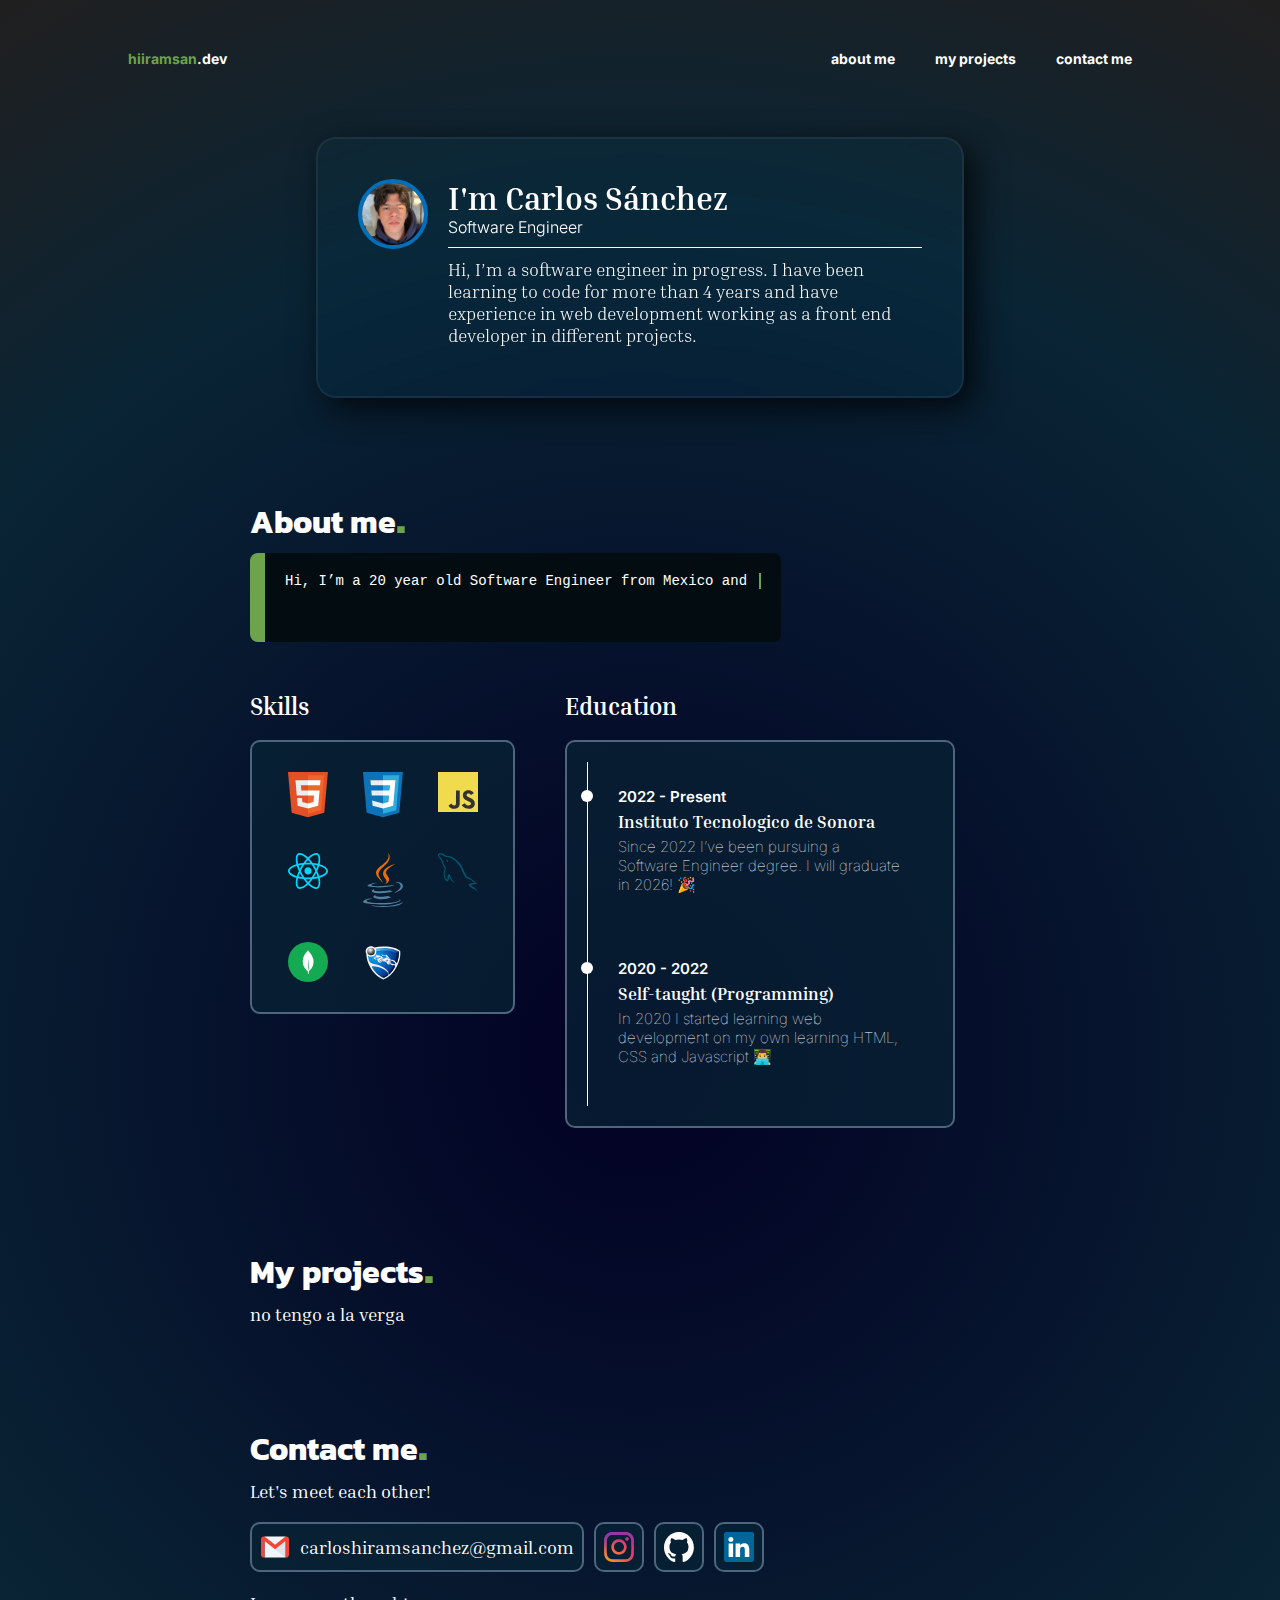
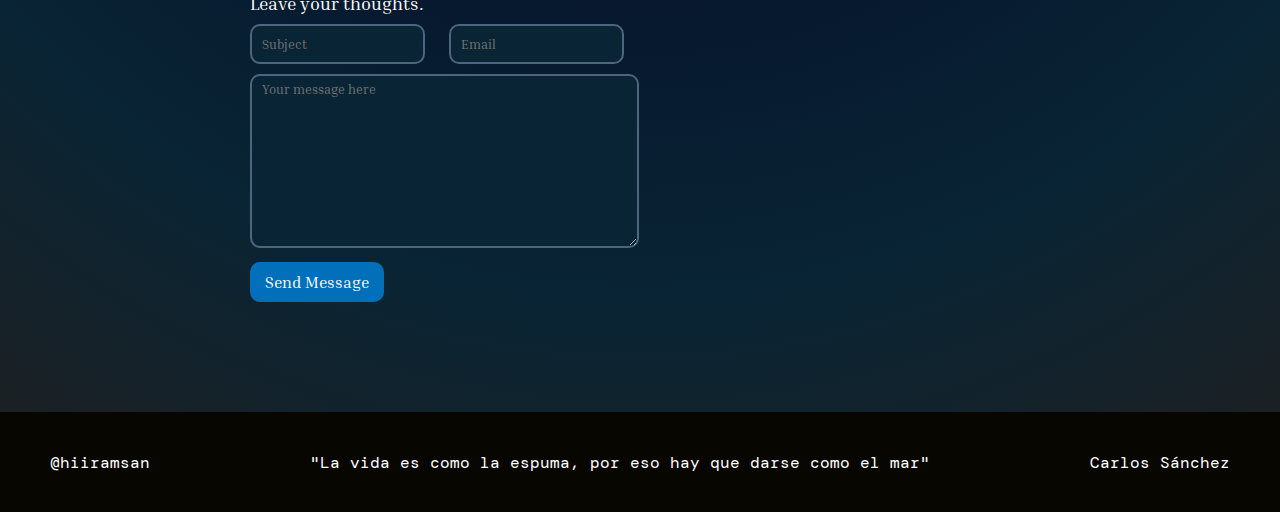
==== src/index.html @ e89bb900 "lol cwfew" ====
<!DOCTYPE html>
<html lang="en">
  <head>
    <meta charset="UTF-8" />
    <meta name="viewport" content="width=device-width, initial-scale=1.0" />
    <title>Carlos Sánchez - Portfolio</title>
    <link rel="stylesheet" href="style.css" />
  </head>
  <body>
    <nav>
      <p>
        <a href="#"><span>hiiramsan</span>.dev</a>
      </p>
      <ul>
        <li><a href="#about-me">about me</a></li>
        <li><a href="#my-projects">my projects</a></li>
        <li><a href="#contact-me">contact me</a></li>
      </ul>
    </nav>
    <main>
      <div class="intro">
        <img src="./res/pic.jpeg" alt="" />
        <div class="info-card">
          <h1>I'm Carlos Sánchez</h1>
          <p>Software Engineer</p>
          <div class="desc">
            <p>
              Hi, I’m a software engineer in progress. I have been learning to
              code for more than 4 years and have experience in web development
              working as a front end developer in different projects.
            </p>
          </div>
        </div>
      </div>
      <div class="about-me" id="about-me">
        <h1 class="title">About me<span>.</span></h1>
        <div class="code-snippet">
          <div class="column">..</div>
          <div class="desc">
            <div class="css-typing">
              <p>Hi, I’m a 20 year old Software Engineer from Mexico and  </p>
              <p>I work as a front-end developer. ‍💻</p>
              <p>//It’s nice to meet you!</p>
            </div>
          </div>
        </div>
        <div class="showcase">
          <div class="showcase-box" id="skills">
            <h1>Skills</h1>
            <div class="box">
              <img src="./res/html5.svg" alt="HTML" />
              <img src="./res/css.svg" alt="CSS" />
              <img src="./res/javascript.svg" alt="JavaScript" />
              <img src="./res/react.svg" alt="React" />
              <img src="./res/java.svg" alt="Java" />
              <img src="./res/mysql.svg" alt="MySQL" />
              <img src="./res/mongodb-svgrepo-com.svg" alt="MongoDB" />
              <img src="./res/icons8-rocket-league.svg" alt="">

            </div>
          </div>
          <div class="showcase-box" id="education">
            <h1>Education</h1>
            <div class="box">
              <div class="timeline">
                <ul>
                  <li>
                    <span>2022 - Present</span>
                    <div class="content">
                      <h3>Instituto Tecnologico de Sonora</h3>
                      <p>
                        Since 2022 I’ve been pursuing a Software Engineer
                        degree. I will graduate in 2026! 🎉
                      </p>
                    </div>
                  </li>
                  <li>
                    <span>2020 - 2022</span>
                    <div class="content">
                      <h3>Self-taught (Programming)</h3>
                      <p>
                        In 2020 I started learning web development on my own
                        learning HTML, CSS and Javascript 👨‍💻
                      </p>
                    </div>
                  </li>
                </ul>
              </div>
            </div>
          </div>
        </div>
      </div>
      <div class="my-projects" id="my-projects">
        <h1 class="title">My projects<span>.</span></h1>
        <p>no tengo a la verga</p>
      </div>
      <div class="contact-me" id="contact-me">
        <h1 class="title">Contact me<span>.</span></h1>
        <p>Let's meet each other!</p>
        <div class="links">
          <a href="#">
            <img src="./res/gmail.svg" alt="" />
            <p>carloshiramsanchez@gmail.com</p>
          </a>
          <a href="https://www.instagram.com/hiiramsan" target="_blank">
            <img src="./res/instagram-2016-logo-svgrepo-com.svg" alt="" />
          </a>
          <a href="#">
            <img src="./res/github.svg" alt="" />
          </a>
          <a href="#">
            <img src="./res/linkedin-icon-2-logo-svgrepo-com.svg" alt="" />
          </a>
        </div>
        <div class="message">
          <p>Leave your thoughts.</p>

          <!-- new form -->
          <form action="https://formsubmit.co/carloshiramsanchez@gmail.com" method="POST">
            <div>
                <input type="text" id="subject" name="subject" placeholder="Subject">
                <input type="email" name="email" required placeholder="Email">
            </div>
            
            <input type="hidden" name="_next" value="./thanks.html">
            <input type="hidden" name="_captcha" value="false">

            <div>
                <textarea id="message" name="message" placeholder="Your message here"  cols="30" rows="10"></textarea>
            </div>
            
            <button type="submit">Send Message</button>
        </form>
        
      </div>
    </main>
    <footer>
      <p>@hiiramsan</p>
      <p>"La vida es como la espuma, por eso hay que darse como el mar"</p>
      <p>Carlos Sánchez</p>
    </footer>
    <script src="script.js"></script>
  </body>
</html>
---- src/style.css ----
@import url("https://fonts.googleapis.com/css2?family=DM+Mono:ital,wght@0,300;0,400;0,500;1,300;1,400;1,500&family=Inria+Serif:ital,wght@0,300;0,400;0,700;1,300;1,400;1,700&family=Inter:wght@100..900&family=Kanit:ital,wght@0,100;0,200;0,300;0,400;0,500;0,600;0,700;0,800;0,900;1,100;1,200;1,300;1,400;1,500;1,600;1,700;1,800;1,900&display=swap");

:root {
  /* color */
  --white: #fff;
  --secondary: #6DA34D;
  --main-background: #092434;
  --dark-bg: #030c11;
  --blueich: #016fb9;
  --border-blue: #4d657d;
  --border-blue-hover: #384a5d;
  --box-blue: #092434;

  /* fonts */
  --nav-font: "inter";
  --mono-font: "DM Mono";
  --title-font: "Kanit";
  --cursive-font: "Inria Serif";
}

* {
  margin: 0;
  padding: 0;
  box-sizing: border-box;
}

html {
  scroll-behavior: smooth;
}

body {
  background: rgb(2, 0, 36);
  background: radial-gradient(
    circle,
    rgba(2, 0, 36, 1) 0%,
    rgba(9, 36, 52, 1) 68%,
    rgba(32, 31, 31, 1) 100%
  );
}

nav {
  font-family: var(--nav-font);
  font-weight: bold;
  color: var(--white);
  display: flex;
  justify-content: space-between;
  align-items: center;
  padding: 50px 10%;
  font-size: 14px;
}

nav p span {
  color: var(--secondary);
}

nav p a {
  text-decoration: none;
  color: #fff;
}

nav ul li a {
  text-decoration: none;
}

nav ul {
  display: flex;
  list-style: none;
}
nav ul li a {
  color: #fff;
  text-decoration: none;
  position: relative;
  transition: all 0.3s ease-in-out;
  margin: 0 20px;
}

nav ul li a::before {
  content: "";
  position: absolute;
  width: 100%;
  height: 2px;
  border-radius: 4px;
  background-color: var(--secondary);
  bottom: -4px;
  left: 0;
  transform-origin: right;
  transform: scaleX(0);
  transition: transform 0.3s ease-in-out;
}

nav ul li a:hover::before {
  transform-origin: left;
  transform: scaleX(1);
}

.intro {
  display: flex;
  width: 100%;
}

main {
  width: 100%;
  padding: 20px 100px;
}

.intro {
  color: var(--white);
  display: flex;
  padding: 50px;
  border-radius: 20px;
  flex-direction: row;
  align-items: flex-start;
  justify-content: center;
  background: rgba(1, 111, 185, 0.05);
  -webkit-backdrop-filter: blur(4px);
  backdrop-filter: blur(4px);
  border: 2px solid rgba(173, 203, 222, 0.08);
  width: 50%;
  margin: 0 auto;
  -webkit-box-shadow: 10px 10px 32px 0px rgba(0, 0, 0, 0.75);
  -moz-box-shadow: 10px 10px 32px 0px rgba(0, 0, 0, 0.75);
  box-shadow: 10px 10px 32px 0px rgba(0, 0, 0, 0.75);
}

.intro .info-card {
  width: 100%;
  display: flex;
  align-items: flex-start;
  flex-direction: column;
  padding-left: 20px;
}

.info-card h1 {
  font-family: var(--cursive-font);
  font-size: 32px;
}

.info-card p {
  font-family: var(--nav-font);
  font-weight: 300;
  padding-bottom: 10px;
}

.info-card .desc p {
  border-top: solid #fff 1px;
  padding: 10px 0;
  font-family: var(--cursive-font);
  font-size: 18px;
  font-weight: thin;
}

.intro img {
  width: 80px;
  border-radius: 50%;
  border: solid 4px #016fb9;
}

/* about me section */

.title {
  font-family: var(--title-font);
  color: var(--white);
}

.title span {
  color: var(--secondary);
  font-size: 50px;
}

.about-me {
  margin: 80px 150px;
}

 .code-snippet {
  display: flex;
  flex-direction: row;
  width: 100%;
  font-family: var(--mono-font);
  color: var(--white);
  font-size: 14px;
}

 .code-snippet .column {
  width: 15px;
  background-color: var(--secondary);
  border-radius: 8px 0px 0px 8px;
  color: var(--secondary);
}

.code-snippet .desc {
  width: auto;
  padding: 20px;
  background-color: var(--dark-bg);
  border-radius: 0px 8px 8px 0px;
}

#skills .box {
  display: grid;
  grid-template-columns: repeat(auto-fill, minmax(60px, 60px));
  grid-gap: 15px;
  justify-content: center;
}

#skills .box img {
  width: 100%;
  height: auto;
}

.about-me .showcase {
  display: flex;
  flex-direction: row;
  margin: 50px 0;
}

.about-me .showcase-box {
  margin-right: 50px;
}

.about-me .showcase-box h1 {
  font-family: var(--cursive-font);
  font-size: 24px;
  color: var(--white);
}

.about-me .showcase-box .box {
  border-radius: 10px;
  padding: 20px;
  margin: 20px 0;
  border: 2px solid var(--border-blue);
  background-color: rgba(9, 36, 52, 0.7);
}

.about-me .showcase-box .box img {
  width: 70px;
  height: 70px;
  padding: 10px;
}

.about-me #skills {
  width: 34%;
}

.about-me #education {
  width: 50%;
}


.timeline ul {
  list-style-type: none;
  border-left: 1.5px solid var(--white);
  padding: 0px 5px;
}
.timeline ul li {
  padding: 25px;
  position: relative;
  transition: 0.5s;
}
.timeline ul li span {
  display: inline-block;
  font-family: var(--nav-font);
  font-size: 16px;
  font-weight: 600;
  color: var(--white);
  border-radius: 25px;
  font-size: 15px;
  text-align: center;
}
.timeline ul li .content h3 {
  color: var(--white);
  font-family: var(--cursive-font);
  font-size: 17px;
  padding-top: 5px;
}
.timeline ul li .content p {
  padding: 5px 0px 15px 0px;
  font-size: 15px;
  color: var(--white);
  font-family: var(--nav-font);
  font-weight: 100;
}
.timeline ul li:before {
  position: absolute;
  content: "";
  width: 12px;
  height: 12px;
  background-color: var(--white);
  border-radius: 50%;
  left: -12px;
  top: 28px;
}
/* 
.timeline ul li:hover:before {
  background-color: #0f0;
  box-shadow: 0px 0px 10px 2px #0f0;
} */
@media (max-width: 300px) {
  .timeline {
    width: 100%;
    padding: 30px 5px 30px 10px;
  }
  .timeline ul li .content h3 {
    color: #34ace0;
    font-size: 15px;
  }
}

.my-projects {
  margin: 80px 150px;
}

.my-projects p {
  font-family: var(--cursive-font);
  font-size: 18px;
  color: var(--white);
}

.contact-me {
  margin: 80px 150px;
}

.contact-me p {
  font-family: var(--cursive-font);
  font-size: 18px;
  color: var(--white);
}

.contact-me .links {
  display: flex;
}

.contact-me .links a {
  margin: 20px 0;
  margin-right: 10px;
  display: flex;
  flex-direction: row;
  align-items: center;
  border: 2px solid var(--border-blue);
  border-radius: 10px;
  text-decoration: none;
  transition: 0.3s;
  background-color: rgba(9, 36, 52, 0.7);
  padding: 8px;
}
.contact-me .links p {
  margin-left: 10px;
}

.contact-me .links a img {
  width: 30px;
  height: 30px;
}

.contact-me .links a:hover {
  border: 2px solid var(--border-blue-hover);
  background-color: var(--dark-bg);
}

.contact-me input[type="text"],
.contact-me input[type="email"],
.contact-me textarea {
    font-family: var(--cursive-font);
    padding: 5px 10px;
    border: 2px solid var(--border-blue);
    border-radius: 10px;
    background-color: var(--box-blue);
    color: var(--white);
    margin-right: 20px;
    margin-top: 10px;
}

.contact-me input[type="text"],
.contact-me input[type="email"] {
    height: 40px;
    width: calc(25% - 20px); 
}

.contact-me textarea {
    width: calc(52.5% - 20px); 
}

.contact-me button {
    padding: 10px 15px;
    font-size: 16px;
    color: var(--white);
    font-family: var(--cursive-font);
    margin: 10px 0;
    background-color: #016fb9;
    border: none;
    border-radius: 10px;
    transition: 0.3s;
}

.contact-me button:hover {
    cursor: pointer;
    background-color: var(--border-blue-hover);
}



.contact-me button:hover {
  cursor: pointer;
  background-color: var(--border-blue-hover);
}

input:-webkit-autofill {
  -webkit-box-shadow: 0 0 0 30px var(--box-blue) inset !important;
  -webkit-text-fill-color: var(--white) !important;
}

input:-webkit-autofill::first-line {
  color: var(--white) !important;
}

footer {
  padding: 50px;
  background-color: #070600;
  height: 100px;
  display: flex;
  font-family: var(--mono-font);
  color: var(--white);
  justify-content: space-between;
  align-items: center;
}
.css-typing p {
  border-right: .15em solid var(--secondary);
  font-family: "Courier";
  font-size: 14px;
  white-space: nowrap;
  overflow: hidden;
}

.css-typing p:nth-child(1) {
  width: 34em; 
  animation: type 4s steps(40, end) forwards;
}

.css-typing p:nth-child(2) {
  width: 22em; 
  opacity: 0;
  animation: type2 4s steps(40, end) forwards;
  animation-delay: 4s;
}

.css-typing p:nth-child(3) {
  width: 14em; 
  opacity: 0;
  animation: type3 2s steps(40, end) forwards, blink .5s step-end infinite alternate;
  animation-delay: 8s;
  color: var(--blueich);
}

@keyframes type {
  0% {
    width: 0;
  }
  99.9% {
    border-right: .15em solid orange;
  }
  100% {
    border: none;
  }
}

@keyframes type2 {
  0% {
    width: 0;
  }
  1% {
    opacity: 1;
  }
  99.9% {
    border-right: .15em solid orange;
  }
  100% {
    opacity: 1;
    border: none;
  }
}

@keyframes type3 {
  0% {
    width: 0;
  }
  1% {
    opacity: 1;
  }
  100% {
    opacity: 1;
  }
}

@keyframes blink {
  50% {
    border-color: transparent;
  }
}

/* responsive design */


@media (max-width: 1280px) {

  /* info card */
  .intro {
    padding: 40px;
    width: 60%;
  }
  
  .intro .info-card {
    width: 100%;
    padding-left: 20px;
  }

  .intro img {
    width: 70px;
    border-radius: 50%;
    border: solid 4px #016fb9;
  }

  /* about me (code snippet) */
  .code-snippet .desc {
    width: auto;
    padding: 20px;
    background-color: var(--dark-bg);
    border-radius: 0px 8px 8px 0px;
  }


}


@media (max-width: 1200px) {

  main {
    padding: 20px 50px;
  }

  
.intro {
  padding: 30px;

}

.intro .info-card {
  padding-left: 15px;
}

.info-card h1 {
  font-size: 28px;
}

.info-card p {
  font-size: 14px;
}

.info-card .desc p {
  font-weight: thin;
  font-size: 16px;
}

.intro img {
  width: 65px;
}



}


@media (max-width: 1160px) { 
  .about-me .showcase-box .box {
    border-radius: 10px;
    padding: 10px;
    margin: 20px 0;
  }
}
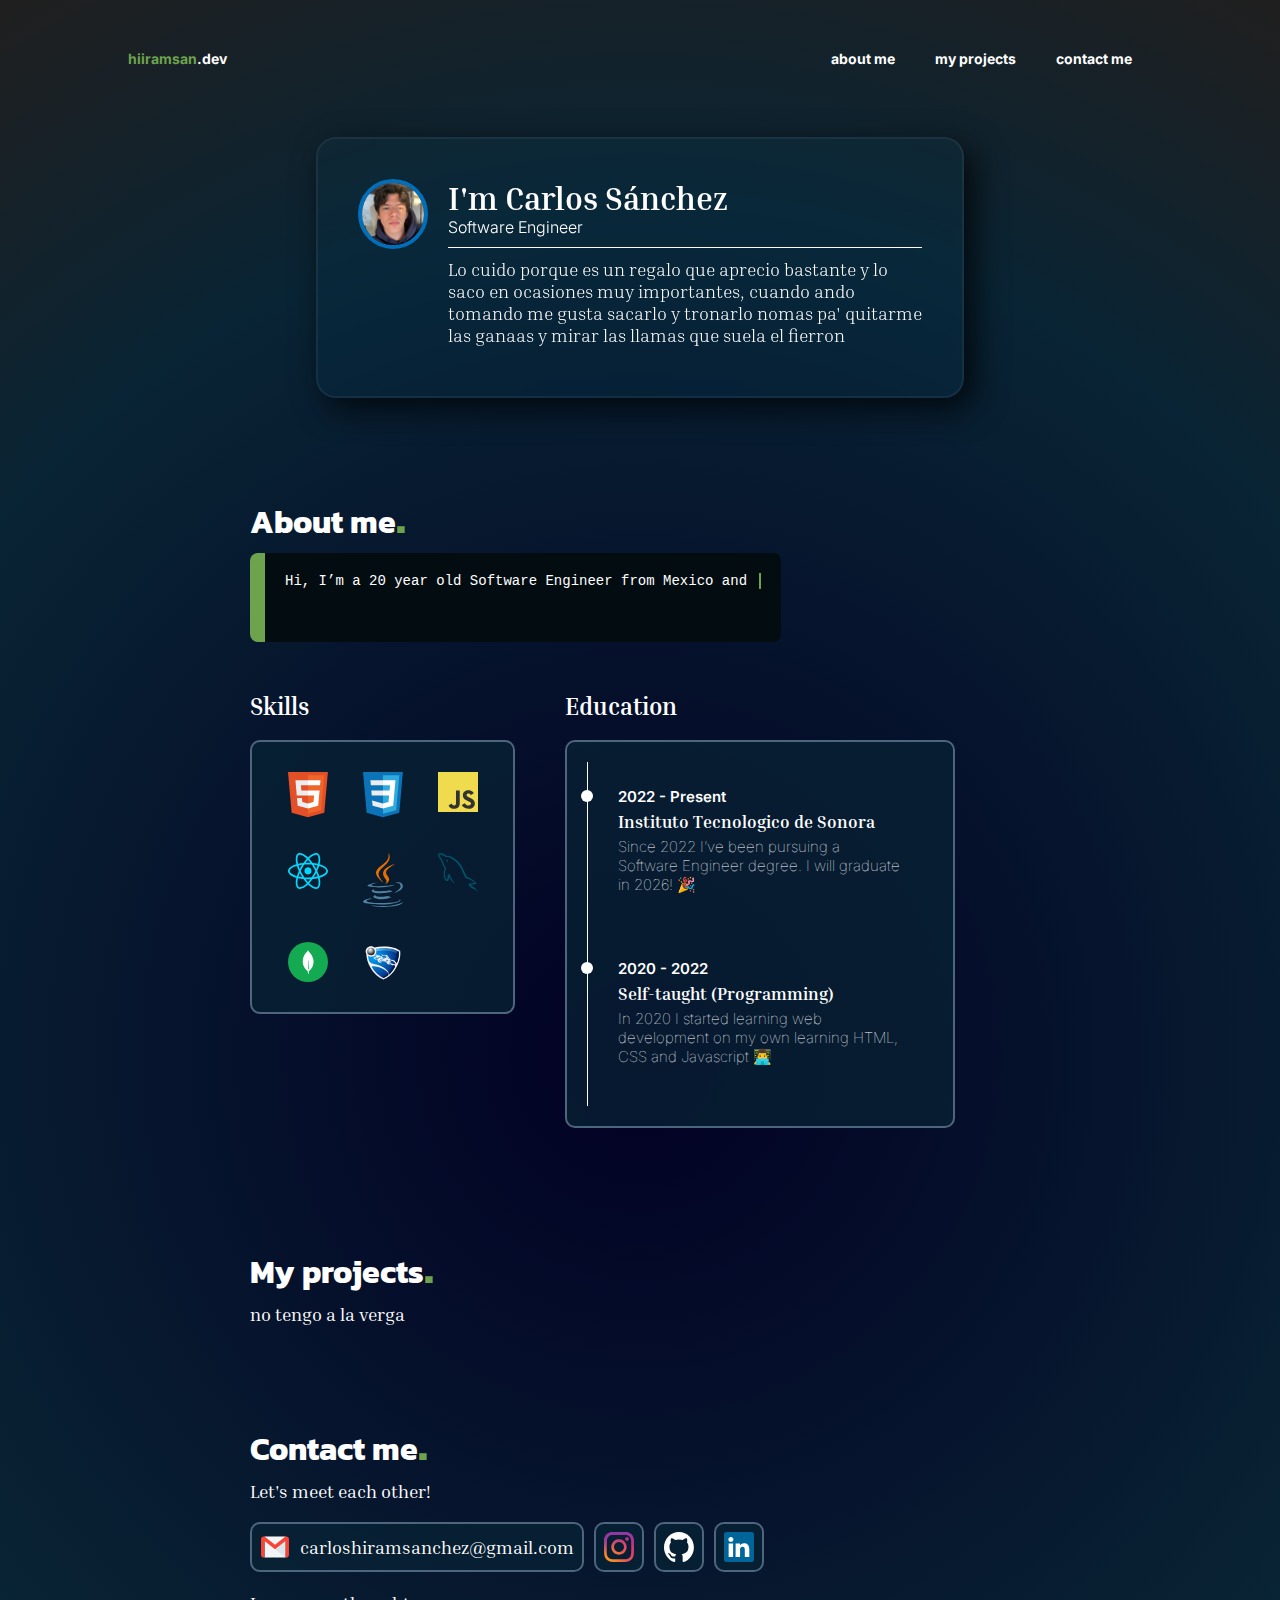
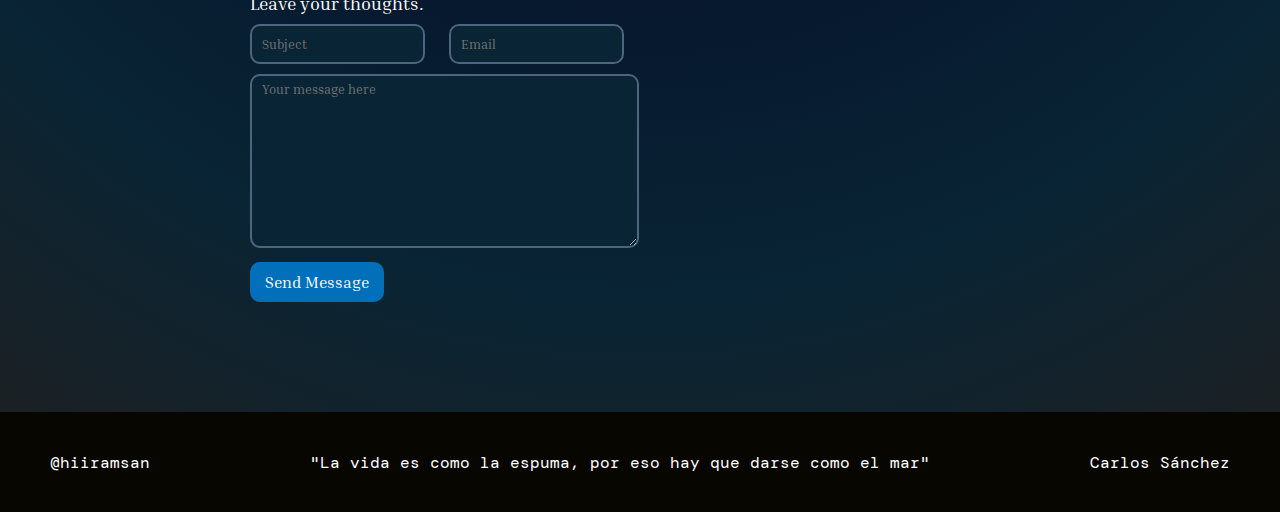
==== commit afcf8e55: "change of description" ====
--- a/src/index.html
+++ b/src/index.html
@@ -9,7 +9,7 @@
   <body>
     <nav>
       <p>
-        <a href="#"><span>hiiramsan</span>.dev</a>
+        <a href="https://hiiramsan.vercel.app"><span>hiiramsan</span>.dev</a>
       </p>
       <ul>
         <li><a href="#about-me">about me</a></li>
@@ -24,10 +24,15 @@
           <h1>I'm Carlos Sánchez</h1>
           <p>Software Engineer</p>
           <div class="desc">
-            <p>
+<!--             <p>
               Hi, I’m a software engineer in progress. I have been learning to
               code for more than 4 years and have experience in web development
               working as a front end developer in different projects.
+            </p> -->
+            <p>
+              Lo cuido porque es un regalo que aprecio bastante y lo saco en 
+              ocasiones muy importantes, cuando ando tomando me gusta sacarlo 
+              y tronarlo nomas pa' quitarme las ganaas y mirar las llamas que suela el fierron
             </p>
           </div>
         </div>
@@ -122,7 +127,7 @@
                 <input type="email" name="email" required placeholder="Email">
             </div>
             
-            <input type="hidden" name="_next" value="./thanks.html">
+            <input type="hidden" name="_next" value="https://hiiramsan.vercel.app/thanks.html">
             <input type="hidden" name="_captcha" value="false">
 
             <div>
--- a/src/style.css
+++ b/src/style.css
@@ -573,4 +573,25 @@
     padding: 10px;
     margin: 20px 0;
   }
+}
+
+
+.message-text {
+  height: 100vh;
+  display: flex;
+  align-items: center;
+  justify-content: center;
+  flex-direction: column;
+}
+
+.message-text h1 {
+  margin: 20px;
+  color: var(--white);
+  font-family: var(--nav-font);
+}
+
+.message-text a {
+
+  color: var(--white);
+  font-family: var(--mono-font);
 }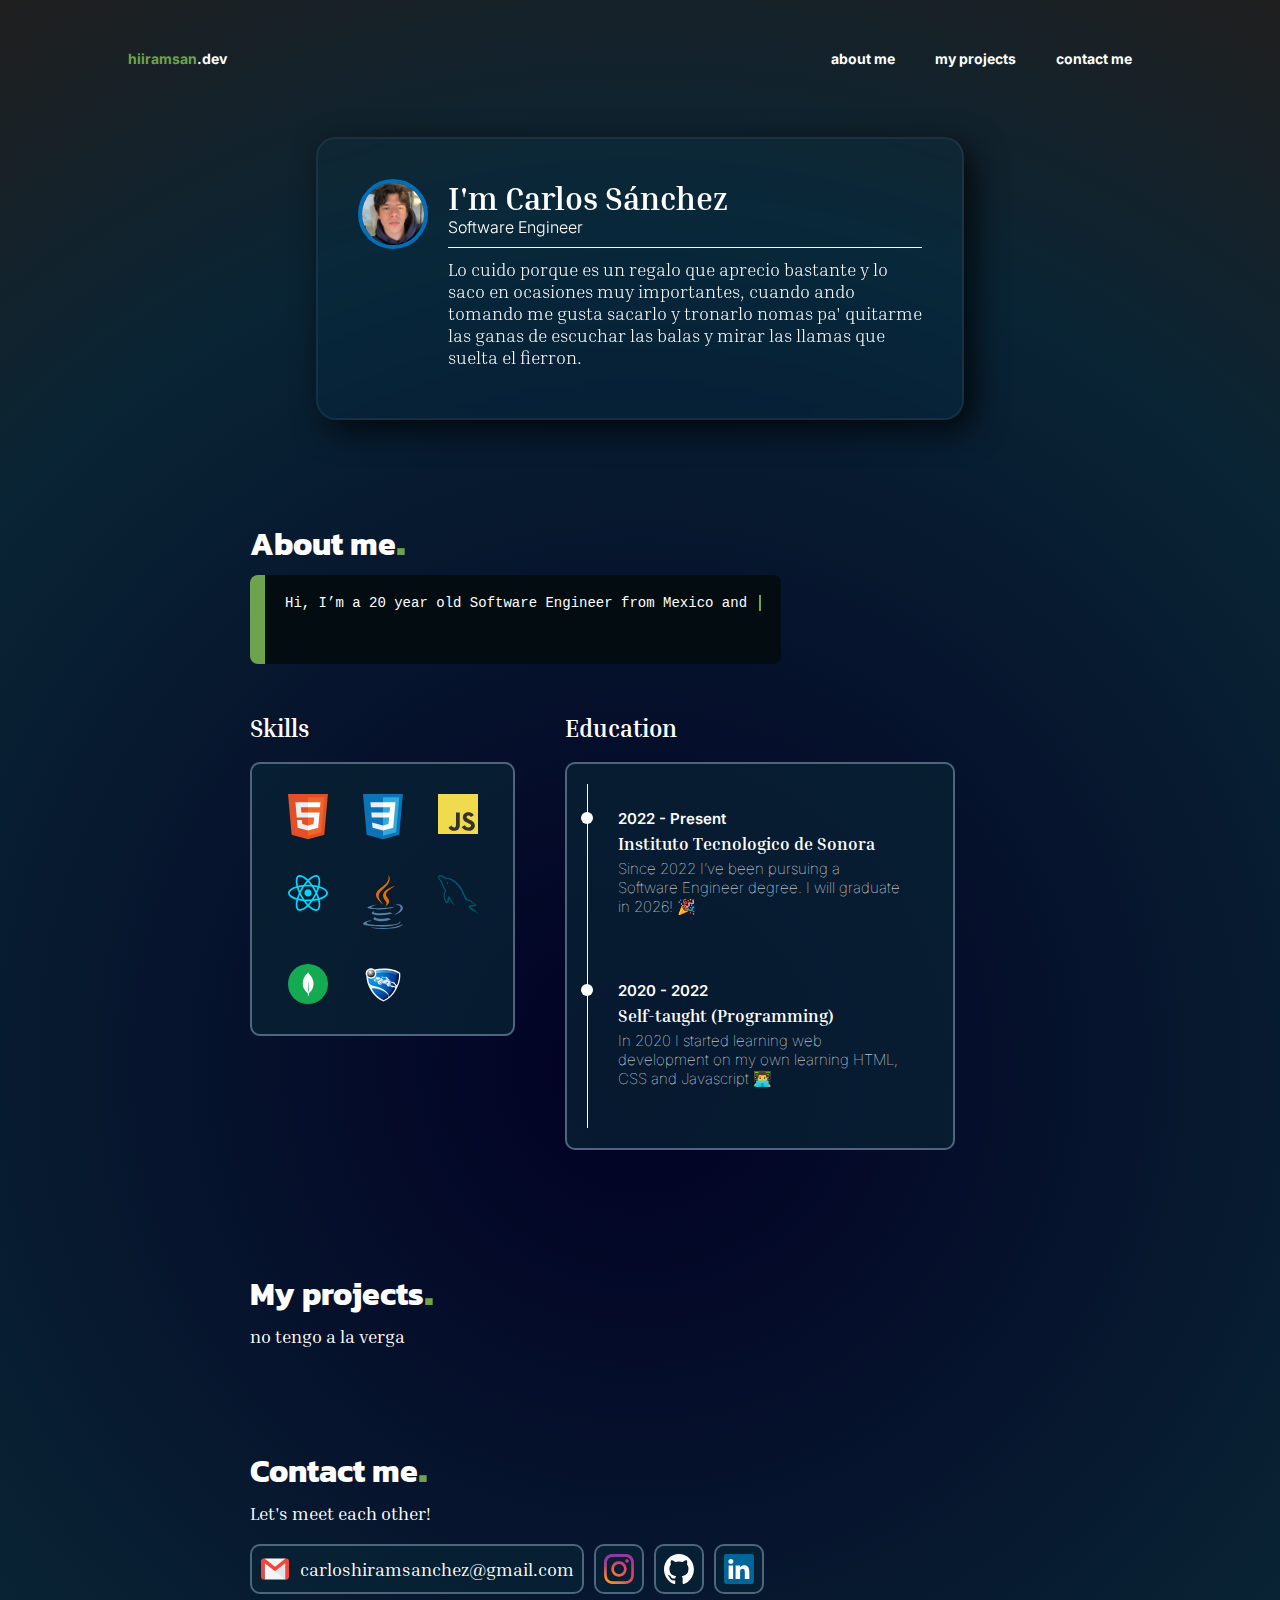
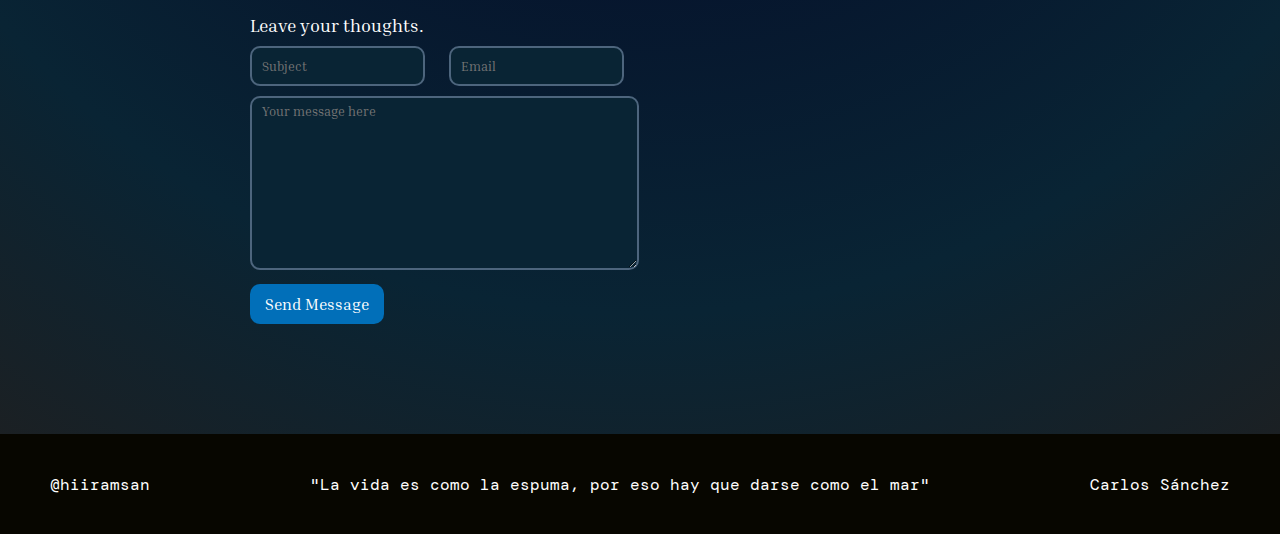
==== commit bfcfa11e: "ahahah" ====
--- a/src/index.html
+++ b/src/index.html
@@ -32,7 +32,8 @@
             <p>
               Lo cuido porque es un regalo que aprecio bastante y lo saco en 
               ocasiones muy importantes, cuando ando tomando me gusta sacarlo 
-              y tronarlo nomas pa' quitarme las ganaas y mirar las llamas que suela el fierron
+              y tronarlo nomas pa' quitarme las ganas de escuchar las balas y 
+              mirar las llamas que suelta el fierron.
             </p>
           </div>
         </div>
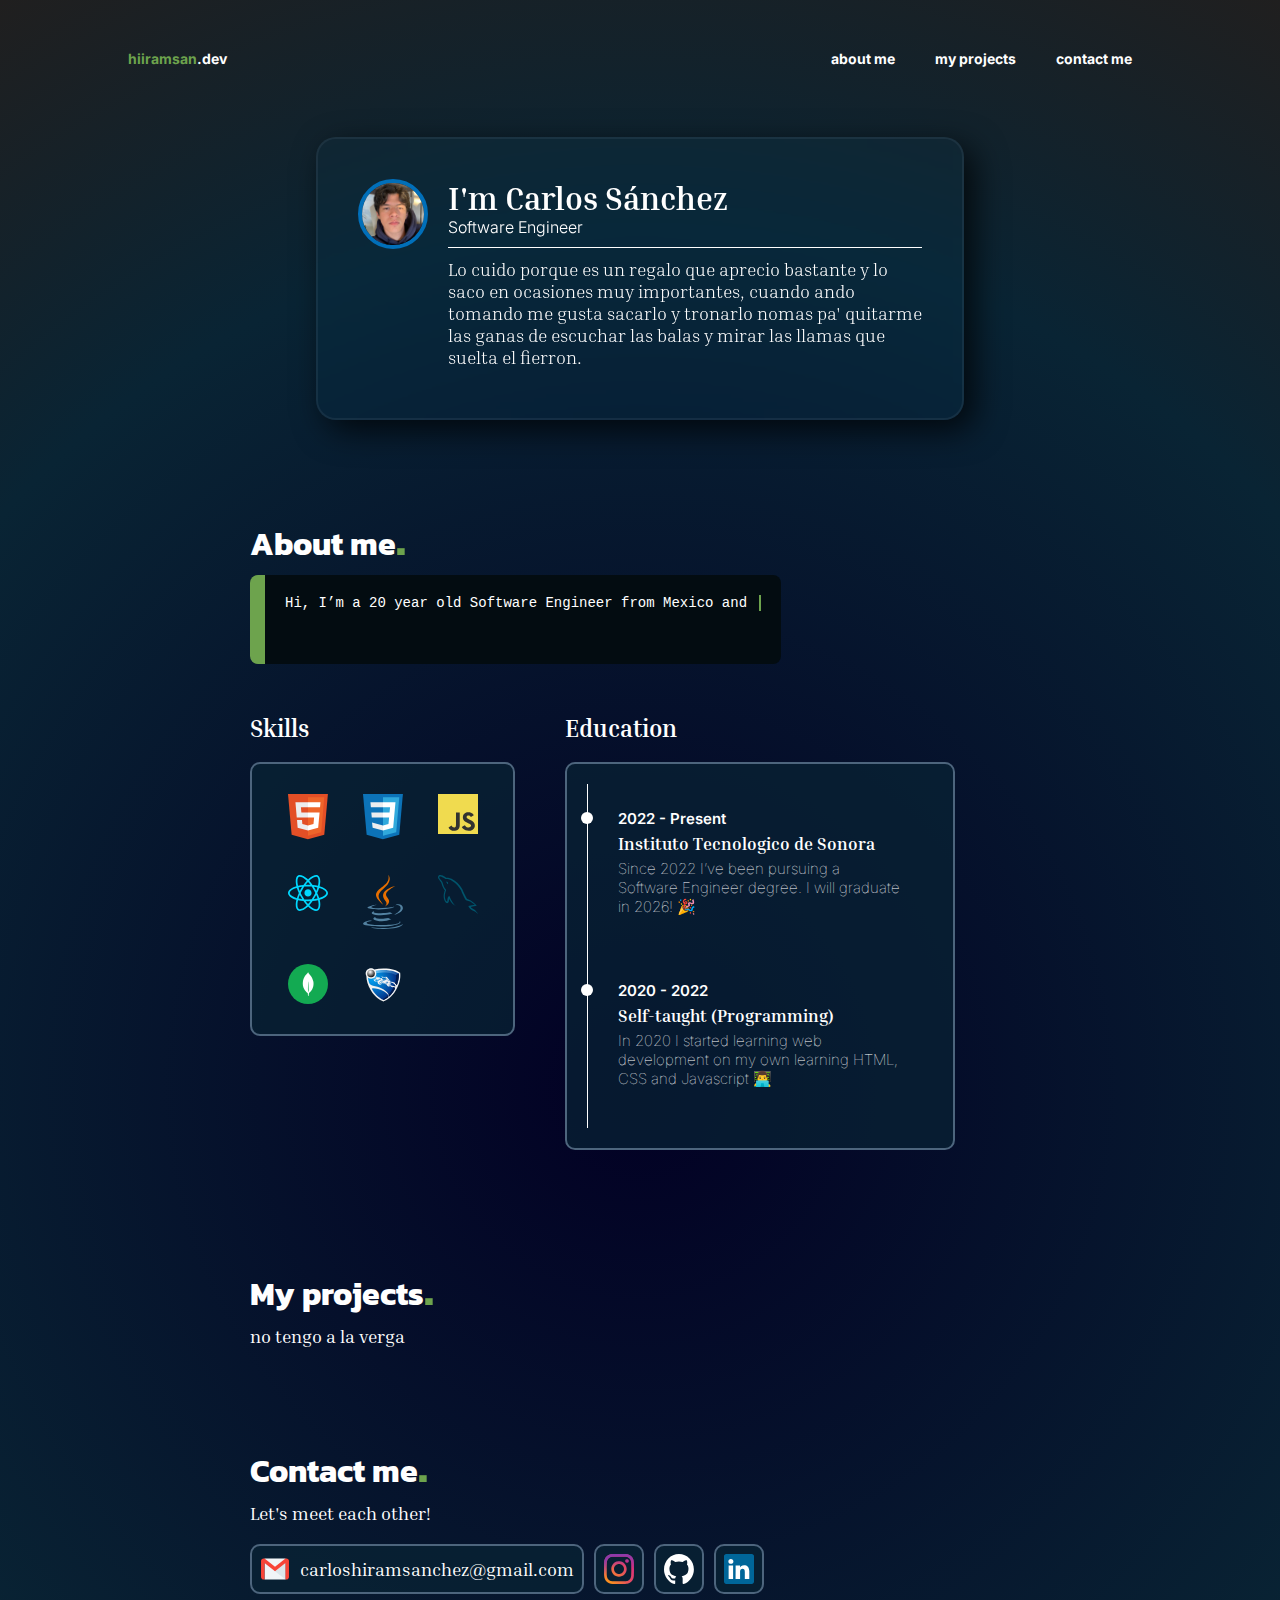
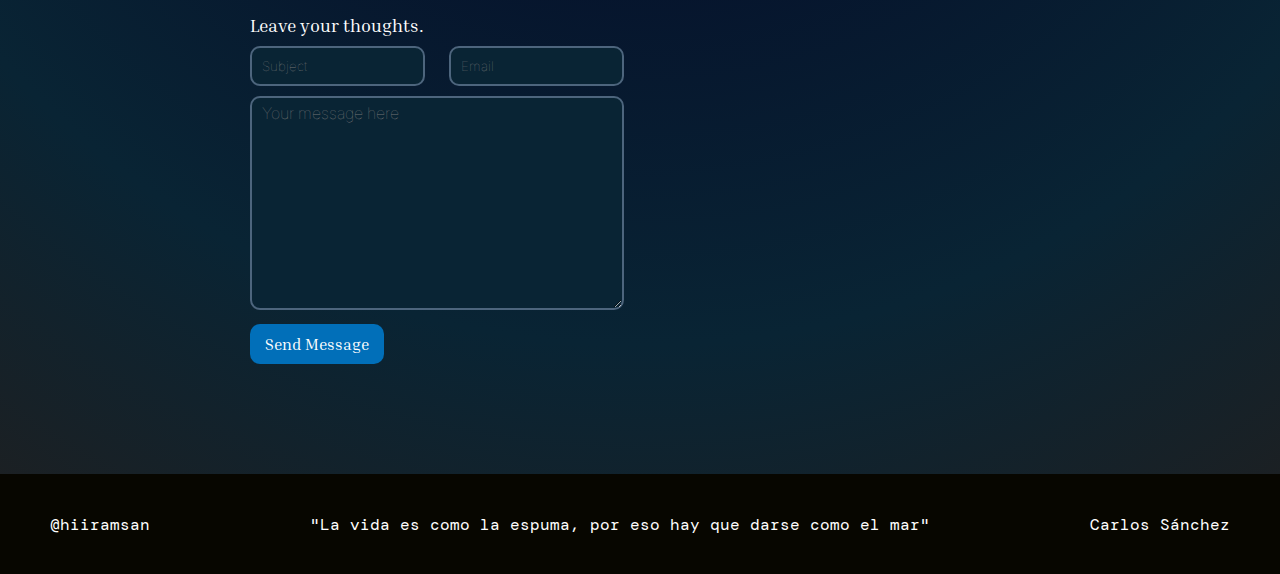
==== commit 49bf34d6: "Responsive Design v1" ====
--- a/src/index.html
+++ b/src/index.html
@@ -7,16 +7,26 @@
     <link rel="stylesheet" href="style.css" />
   </head>
   <body>
-    <nav>
+    
+      <header>
       <p>
         <a href="https://hiiramsan.vercel.app"><span>hiiramsan</span>.dev</a>
       </p>
-      <ul>
-        <li><a href="#about-me">about me</a></li>
-        <li><a href="#my-projects">my projects</a></li>
-        <li><a href="#contact-me">contact me</a></li>
-      </ul>
-    </nav>
+      <svg class="abrir-menu" id="abrir-menu" xmlns="http://www.w3.org/2000/svg" height="32" viewBox="0 -960 960 960" width="32"><path d="M120-240v-80h720v80H120Zm0-200v-80h720v80H120Zm0-200v-80h720v80H120Z"/"></svg>
+        <nav id="nav">
+          <svg class="cerrar-menu" id="cerrar-menu" 9xmlns="http://www.w3.org/2000/svg" height="32" viewBox="0 -960 960 960" width="32"><path d="m256-200-56-56 224-224-224-224 56-56 224 224 224-224 56 56-224 224 224 224-56 56-224-224-224 224Z"/></svg>
+          <ul>
+            <li><a href="#about-me" id="aboutme">about me</a></li>
+            <li><a href="#my-projects" id="myprojects">my projects</a></li>
+            <li><a href="#contact-me" id="contactme">contact me</a></li>
+          </ul>
+        </nav>
+    </header>
+
+    
+    
+    
+
     <main>
       <div class="intro">
         <img src="./res/pic.jpeg" alt="" />
@@ -104,7 +114,7 @@
         <h1 class="title">Contact me<span>.</span></h1>
         <p>Let's meet each other!</p>
         <div class="links">
-          <a href="#">
+          <a href="#" id="mail">
             <img src="./res/gmail.svg" alt="" />
             <p>carloshiramsanchez@gmail.com</p>
           </a>
@@ -142,7 +152,7 @@
     </main>
     <footer>
       <p>@hiiramsan</p>
-      <p>"La vida es como la espuma, por eso hay que darse como el mar"</p>
+      <p id="phrase">"La vida es como la espuma, por eso hay que darse como el mar"</p>
       <p>Carlos Sánchez</p>
     </footer>
     <script src="script.js"></script>
--- a/src/style.css
+++ b/src/style.css
@@ -3,7 +3,7 @@
 :root {
   /* color */
   --white: #fff;
-  --secondary: #6DA34D;
+  --secondary: #6da34d;
   --main-background: #092434;
   --dark-bg: #030c11;
   --blueich: #016fb9;
@@ -16,6 +16,12 @@
   --mono-font: "DM Mono";
   --title-font: "Kanit";
   --cursive-font: "Inria Serif";
+
+  /* test */
+  --navbar-bg-color: hsl(0, 0%, 15%);
+  --navbar-text-color: hsl(0, 0%, 85%);
+  --navbar-text-color-focus: white;
+  --navbar-bg-contrast: hsl(0, 0%, 25%);
 }
 
 * {
@@ -38,35 +44,36 @@
   );
 }
 
-nav {
+header {
   font-family: var(--nav-font);
   font-weight: bold;
   color: var(--white);
   display: flex;
+  flex-direction: row;
   justify-content: space-between;
   align-items: center;
   padding: 50px 10%;
   font-size: 14px;
 }
 
-nav p span {
+header p span {
   color: var(--secondary);
 }
 
-nav p a {
+header p a {
   text-decoration: none;
   color: #fff;
 }
 
-nav ul li a {
+header ul li a {
   text-decoration: none;
 }
 
-nav ul {
+header ul {
   display: flex;
   list-style: none;
 }
-nav ul li a {
+header ul li a {
   color: #fff;
   text-decoration: none;
   position: relative;
@@ -74,7 +81,7 @@
   margin: 0 20px;
 }
 
-nav ul li a::before {
+header ul li a::before {
   content: "";
   position: absolute;
   width: 100%;
@@ -88,9 +95,25 @@
   transition: transform 0.3s ease-in-out;
 }
 
-nav ul li a:hover::before {
+header ul li a:hover::before {
   transform-origin: left;
   transform: scaleX(1);
+}
+
+header svg {
+  fill: var(--white);
+}
+
+header svg:hover {
+  cursor: pointer;
+}
+
+.abrir-menu {
+  display: none;
+}
+
+.cerrar-menu {
+  display: none;
 }
 
 .intro {
@@ -171,7 +194,7 @@
   margin: 80px 150px;
 }
 
- .code-snippet {
+.code-snippet {
   display: flex;
   flex-direction: row;
   width: 100%;
@@ -180,7 +203,7 @@
   font-size: 14px;
 }
 
- .code-snippet .column {
+.code-snippet .column {
   width: 15px;
   background-color: var(--secondary);
   border-radius: 8px 0px 0px 8px;
@@ -212,7 +235,7 @@
   margin: 50px 0;
 }
 
-.about-me .showcase-box {
+.about-me .showcase-box#skills {
   margin-right: 50px;
 }
 
@@ -243,7 +266,6 @@
 .about-me #education {
   width: 50%;
 }
-
 
 .timeline ul {
   list-style-type: none;
@@ -288,11 +310,7 @@
   left: -12px;
   top: 28px;
 }
-/* 
-.timeline ul li:hover:before {
-  background-color: #0f0;
-  box-shadow: 0px 0px 10px 2px #0f0;
-} */
+
 @media (max-width: 300px) {
   .timeline {
     width: 100%;
@@ -358,52 +376,52 @@
 .contact-me input[type="text"],
 .contact-me input[type="email"],
 .contact-me textarea {
-    font-family: var(--cursive-font);
-    padding: 5px 10px;
-    border: 2px solid var(--border-blue);
-    border-radius: 10px;
-    background-color: var(--box-blue);
-    color: var(--white);
-    margin-right: 20px;
-    margin-top: 10px;
+  font-family: var(--nav-font);
+  font-weight: 100;
+  padding: 5px 10px;
+  border: 2px solid var(--border-blue);
+  border-radius: 10px;
+  background-color: var(--box-blue);
+  color: var(--white);
+  margin-right: 20px;
+  margin-top: 10px;
 }
 
 .contact-me input[type="text"],
 .contact-me input[type="email"] {
-    height: 40px;
-    width: calc(25% - 20px); 
+  height: 40px;
+  width: calc(25% - 20px);
 }
 
 .contact-me textarea {
-    width: calc(52.5% - 20px); 
+  width: calc(50.5% - 20px);
+  font-size: 16px;
 }
 
 .contact-me button {
-    padding: 10px 15px;
-    font-size: 16px;
-    color: var(--white);
-    font-family: var(--cursive-font);
-    margin: 10px 0;
-    background-color: #016fb9;
-    border: none;
-    border-radius: 10px;
-    transition: 0.3s;
-}
-
-.contact-me button:hover {
-    cursor: pointer;
-    background-color: var(--border-blue-hover);
-}
-
-
+  padding: 10px 15px;
+  font-size: 16px;
+  color: var(--white);
+  font-family: var(--cursive-font);
+  margin: 10px 0;
+  background-color: #016fb9;
+  border: none;
+  border-radius: 10px;
+  transition: 0.3s;
+}
 
 .contact-me button:hover {
   cursor: pointer;
   background-color: var(--border-blue-hover);
 }
 
+.contact-me button:hover {
+  cursor: pointer;
+  background-color: var(--border-blue-hover);
+}
+
 input:-webkit-autofill {
-  -webkit-box-shadow: 0 0 0 30px var(--box-blue) inset !important;
+  -webkit-box-shadow: 0 0 0 30px var(--box) inset !important;
   -webkit-text-fill-color: var(--white) !important;
 }
 
@@ -422,7 +440,7 @@
   align-items: center;
 }
 .css-typing p {
-  border-right: .15em solid var(--secondary);
+  border-right: 0.15em solid var(--secondary);
   font-family: "Courier";
   font-size: 14px;
   white-space: nowrap;
@@ -430,21 +448,22 @@
 }
 
 .css-typing p:nth-child(1) {
-  width: 34em; 
+  width: 34em;
   animation: type 4s steps(40, end) forwards;
 }
 
 .css-typing p:nth-child(2) {
-  width: 22em; 
+  width: 22em;
   opacity: 0;
   animation: type2 4s steps(40, end) forwards;
   animation-delay: 4s;
 }
 
 .css-typing p:nth-child(3) {
-  width: 14em; 
+  width: 14em;
   opacity: 0;
-  animation: type3 2s steps(40, end) forwards, blink .5s step-end infinite alternate;
+  animation: type3 2s steps(40, end) forwards,
+    blink 0.5s step-end infinite alternate;
   animation-delay: 8s;
   color: var(--blueich);
 }
@@ -454,7 +473,7 @@
     width: 0;
   }
   99.9% {
-    border-right: .15em solid orange;
+    border-right: 0.15em solid orange;
   }
   100% {
     border: none;
@@ -469,7 +488,7 @@
     opacity: 1;
   }
   99.9% {
-    border-right: .15em solid orange;
+    border-right: 0.15em solid orange;
   }
   100% {
     opacity: 1;
@@ -497,15 +516,13 @@
 
 /* responsive design */
 
-
 @media (max-width: 1280px) {
-
   /* info card */
   .intro {
     padding: 40px;
     width: 60%;
   }
-  
+
   .intro .info-card {
     width: 100%;
     padding-left: 20px;
@@ -524,57 +541,116 @@
     background-color: var(--dark-bg);
     border-radius: 0px 8px 8px 0px;
   }
-
-
-}
-
+}
 
 @media (max-width: 1200px) {
-
   main {
     padding: 20px 50px;
   }
 
-  
-.intro {
-  padding: 30px;
-
-}
-
-.intro .info-card {
-  padding-left: 15px;
-}
-
-.info-card h1 {
-  font-size: 28px;
-}
-
-.info-card p {
-  font-size: 14px;
-}
-
-.info-card .desc p {
-  font-weight: thin;
-  font-size: 16px;
-}
-
-.intro img {
-  width: 65px;
-}
-
-
-
-}
-
-
-@media (max-width: 1160px) { 
-  .about-me .showcase-box .box {
-    border-radius: 10px;
+  .intro {
+    padding: 30px;
+  }
+
+  .intro .info-card {
+    padding-left: 15px;
+  }
+
+  .info-card h1 {
+    font-size: 28px;
+  }
+
+  .info-card p {
+    font-size: 14px;
+  }
+
+  .info-card .desc p {
+    font-weight: thin;
+    font-size: 16px;
+  }
+
+  .intro img {
+    width: 65px;
+  }
+}
+
+@media (max-width: 1160px) {
+  .about-me .showcase-box#education .box {
+    padding: 20px;
+  }
+}
+
+/* first standard */
+@media (max-width: 1024px) {
+  main {
+    padding: 20px;
+  }
+
+  .about-me #skills {
+    width: 50%;
+  }
+
+  .about-me #education {
+    width: 50%;
+  }
+
+  .contact-me input[type="text"],
+  .contact-me input[type="email"] {
+    height: 30px;
+    width: calc(40% - 20px);
+  }
+
+  .contact-me textarea {
+    width: calc(81% - 20px);
+  }
+
+  .about-me .showcase-box h1 {
+    font-family: var(--cursive-font);
+    font-size: 20px;
+    color: var(--white);
+  }
+
+  .timeline ul li {
     padding: 10px;
-    margin: 20px 0;
-  }
-}
-
+  }
+
+  .timeline ul li span {
+    font-size: 16px;
+  }
+  .timeline ul li .content h3 {
+    padding-top: 2px;
+  }
+  .timeline ul li .content p {
+    padding: 5px 0px 10px 0px;
+    font-weight: 100;
+  }
+
+  .timeline ul li:before {
+    position: absolute;
+    content: "";
+    width: 10px;
+    height: 10px;
+    background-color: var(--white);
+    border-radius: 50%;
+    left: -10px;
+    top: 14px;
+  }
+
+  footer {
+    padding: 40px;
+    background-color: #070600;
+    height: 100px;
+    display: flex;
+    font-family: var(--mono-font);
+    color: var(--white);
+    justify-content: space-between;
+    align-items: center;
+  }
+
+  footer p {
+    font-size: 12px;
+  }
+}
 
 .message-text {
   height: 100vh;
@@ -591,7 +667,259 @@
 }
 
 .message-text a {
-
   color: var(--white);
   font-family: var(--mono-font);
-}+}
+
+/* second standard */
+@media (max-width: 820px) {
+  .about-me {
+    margin: 40px 50px;
+  }
+
+  .my-projects {
+    margin: 50px;
+  }
+
+  .contact-me {
+    margin: 50px;
+  }
+
+  .title {
+    font-size: 28px;
+  }
+
+  .title span {
+    font-size: 46px;
+  }
+}
+/*responsive navbar*/
+@media (max-width: 650px) {
+  .abrir-menu,
+  .cerrar-menu {
+    display: block;
+  }
+
+  nav {
+    opacity: 0;
+    visibility: hidden;
+    display: flex;
+    flex-direction: column;
+    align-items: end;
+    gap: 1rem;
+    position: absolute;
+    top: 0;
+    right: 0;
+    bottom: 0;
+    background-color: var(--dark-bg);
+    padding: 2rem;
+    z-index: 10;
+  }
+
+  .visible {
+    opacity: 1;
+    visibility: visible;
+  }
+
+  nav ul {
+    flex-direction: column;
+    align-items: end;
+  }
+
+  nav ul li {
+    padding: 10px 0;
+  }
+
+  main .intro {
+    margin: auto;
+    width: 90%;
+  }
+
+  .info-card h1 {
+    font-family: var(--cursive-font);
+    font-size: 25px;
+  }
+
+  .info-card .desc p {
+    font-size: 15px;
+  }
+
+  .intro img {
+    width: 60px;
+  }
+
+  .about-me {
+    margin: 10px;
+  }
+
+  .my-projects {
+    margin: 10px;
+  }
+
+  .contact-me {
+    margin: 10px;
+  }
+  .code-snippet .desc {
+    padding: 10px;
+  }
+
+  .code-snippet .desc p {
+    font-size: 12px;
+  }
+
+  .title {
+    font-size: 24px;
+  }
+
+  .title span {
+    font-size: 40px;
+  }
+
+  .code-snippet .column {
+    width: 10px;
+  }
+
+  .code-snippet .desc {
+    padding: 10px;
+  }
+
+  .about-me .showcase {
+    display: flex;
+    flex-direction: column;
+    justify-content: center;
+    align-items: flex-start;
+    gap: 50px;
+    margin: 20px;
+  }
+
+  .showcase #skills,
+  #education {
+    width: 70%;
+  }
+
+  .showcase #education {
+    width: 80%;
+  }
+
+  .my-projects p {
+    font-size: 14px;
+  }
+
+  .contact-me p {
+    font-size: 14px;
+  }
+
+  .contact-me a {
+    font-size: 14px;
+  }
+
+  .contact-me .links a {
+    margin: 20px 0;
+    margin-right: 10px;
+    display: flex;
+    flex-direction: row;
+    align-items: center;
+    border: 1px solid var(--border-blue);
+    border-radius: 10px;
+    text-decoration: none;
+    transition: 0.3s;
+    background-color: rgba(9, 36, 52, 0.7);
+    padding: 8px;
+  }
+
+  .contact-me .links a img {
+    width: 20px;
+    height: 20px;
+  }
+
+  .contact-me a#mail p {
+    display: none;
+  }
+
+  .contact-me {
+    font-size: 14px;
+  }
+
+  .contact-me button {
+    padding: 10px;
+    font-size: 14px;
+  }
+
+  .contact-me input[type="text"],
+  .contact-me input[type="email"] {
+    font-size: 12px;
+  }
+
+  .contact-me textarea {
+    font-size: 12px;
+  }
+
+  footer p {
+    font-size: 8px;
+  }
+
+  footer {
+    padding: 20px;
+  }
+
+  .contact-me input[type="text"],
+  .contact-me input[type="email"],
+  .contact-me textarea {
+    padding: 5px 10px;
+    border-radius: 8px;
+    color: var(--white);
+    margin-right: 20px;
+    margin-top: 10px;
+  }
+}
+
+@media (max-width: 500px) {
+  header {
+    padding: 40px;
+  }
+  .intro {
+    padding: 20px;
+  }
+
+  .intro .info-card h1 {
+    font-size: 20px;
+  }
+
+  .intro img {
+    width: 50px;
+    border: 3px solid var(--blueich);
+  }
+
+  .intro .info-card p {
+    font-size: 12px;
+  }
+
+  .about-me .code-snippet {
+    display: none;
+  }
+
+  #skills .box {
+    grid-template-columns: repeat(auto-fill, minmax(50px, 50px));
+    grid-gap: 5px;
+  }
+
+  #education .box span {
+    font-size: 14px;
+  }
+
+  #education .box h3 {
+    font-size: 14px;
+  }
+
+  #education .box p {
+    font-size: 12px;
+  }
+
+  footer {
+    justify-content: space-around;
+  }
+
+  footer p#phrase {
+    display: none;
+  }
+}
